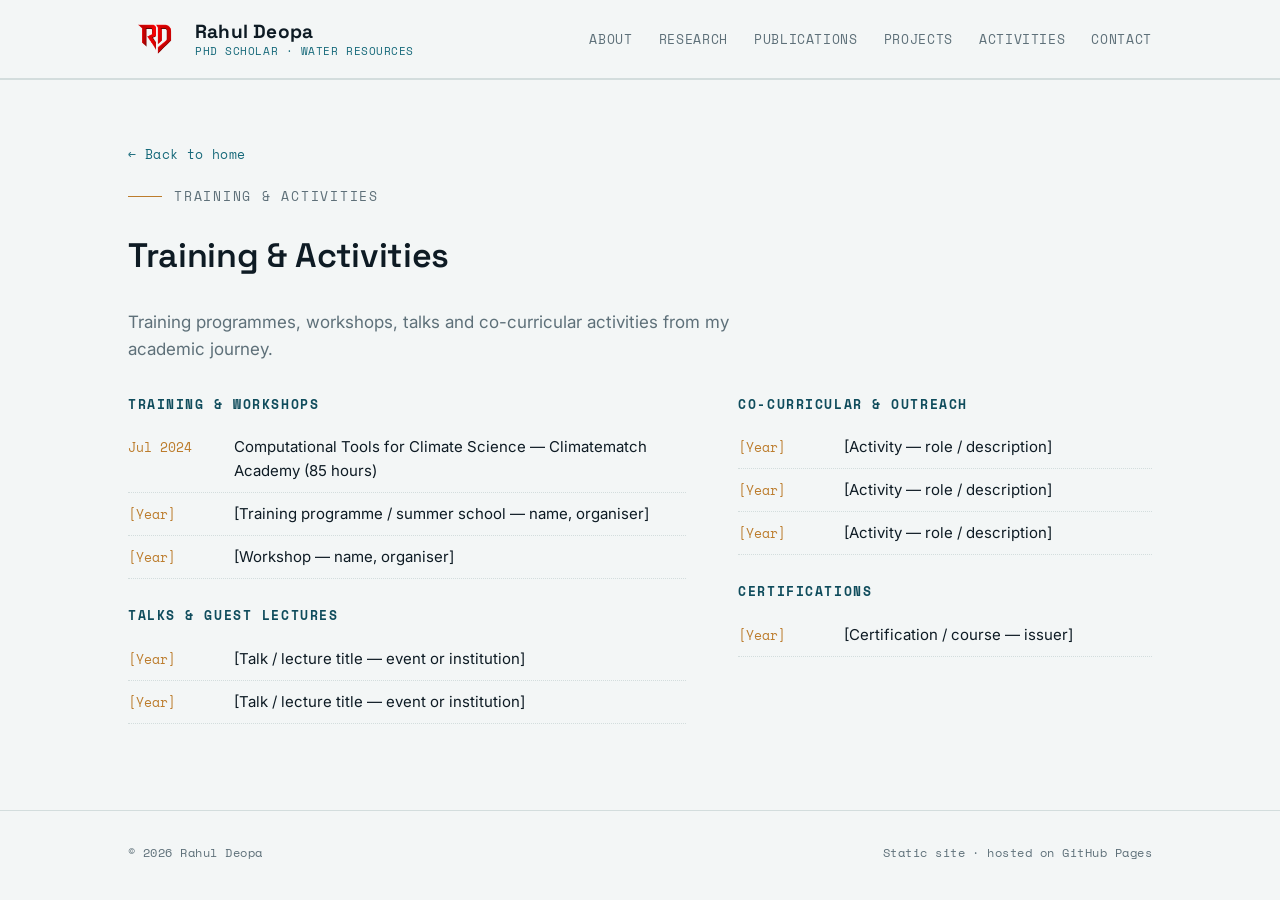
==== activities.html @ 57e14b82 "Add files via upload" ====
<!DOCTYPE html>
<html lang="en">
<head>
<meta charset="UTF-8">
<meta name="viewport" content="width=device-width, initial-scale=1.0">
<title>Activities — Rahul Deopa</title>
<meta name="description" content="Training programmes, workshops, talks and co-curricular activities — Rahul Deopa, IIT Roorkee.">
<link rel="icon" type="image/png" href="assets/logo.png">
<link rel="preconnect" href="https://fonts.googleapis.com">
<link rel="preconnect" href="https://fonts.gstatic.com" crossorigin>
<link href="https://fonts.googleapis.com/css2?family=Space+Grotesk:wght@400;500;600;700&family=Inter:wght@400;500;600&family=Space+Mono:wght@400;700&display=swap" rel="stylesheet">
<link rel="stylesheet" href="styles.css">
</head>
<body>
<a class="skip" href="#activities">Skip to content</a>

<header>
  <nav class="nav">
    <a class="brand" href="index.html"><img src="assets/logo.png" alt="RD logo"><span class="brand-txt"><b>Rahul Deopa</b><em>PhD Scholar · Water Resources</em></span></a>
    <ul class="menu" id="menu">
      <li><a href="index.html#about">About</a></li>
      <li><a href="index.html#research">Research</a></li>
      <li><a href="index.html#publications">Publications</a></li>
      <li><a href="index.html#projects">Projects</a></li>
      <li><a href="activities.html" aria-current="page">Activities</a></li>
      <li><a href="index.html#contact">Contact</a></li>
    </ul>
    <button class="burger" id="burger" aria-label="Toggle menu" aria-expanded="false">MENU</button>
  </nav>
</header>

<section id="activities">
  <div class="wrap">
    <a class="backlink" href="index.html">← Back to home</a>
    <p class="eyebrow">Training &amp; Activities</p>
    <h2>Training &amp; Activities</h2>
    <p style="max-width:60ch;color:var(--slate);margin:0 0 30px;">Training programmes, workshops, talks and co-curricular activities from my academic journey.</p>

    <div class="about-grid">
      <div>
        <div class="cv-block">
          <h3>Training &amp; Workshops</h3>
          <div class="cv-item"><span class="yr">Jul 2024</span><span class="txt">Computational Tools for Climate Science — Climatematch Academy (85 hours)</span></div>
          <div class="cv-item"><span class="yr">[Year]</span><span class="txt">[Training programme / summer school — name, organiser]</span></div>
          <div class="cv-item"><span class="yr">[Year]</span><span class="txt">[Workshop — name, organiser]</span></div>
        </div>
        <div class="cv-block">
          <h3>Talks &amp; Guest Lectures</h3>
          <div class="cv-item"><span class="yr">[Year]</span><span class="txt">[Talk / lecture title — event or institution]</span></div>
          <div class="cv-item"><span class="yr">[Year]</span><span class="txt">[Talk / lecture title — event or institution]</span></div>
        </div>
      </div>
      <div>
        <div class="cv-block">
          <h3>Co-curricular &amp; Outreach</h3>
          <div class="cv-item"><span class="yr">[Year]</span><span class="txt">[Activity — role / description]</span></div>
          <div class="cv-item"><span class="yr">[Year]</span><span class="txt">[Activity — role / description]</span></div>
          <div class="cv-item"><span class="yr">[Year]</span><span class="txt">[Activity — role / description]</span></div>
        </div>
        <div class="cv-block">
          <h3>Certifications</h3>
          <div class="cv-item"><span class="yr">[Year]</span><span class="txt">[Certification / course — issuer]</span></div>
        </div>
      </div>
    </div>
  </div>
</section>

<footer>
  <div class="wrap">
    <span>© <span id="yr"></span> Rahul Deopa</span>
    <span>Static site · hosted on GitHub Pages</span>
  </div>
</footer>

<script src="script.js"></script>
</body>
</html>
---- styles.css ----
:root{
    --paper:#F3F6F6; --panel:#EAF0F0; --ink:#0E1B24;
    --teal:#16697A; --teal-deep:#0F4C5C; --ochre:#BC7C2C;
    --slate:#5E7079; --line:#D3DDDD; --max:1080px;
    --display:'Space Grotesk',sans-serif; --body:'Inter',sans-serif; --mono:'Space Mono',monospace;
  }
  *{box-sizing:border-box;}
  html{scroll-behavior:smooth;}
  body{margin:0;background:var(--paper);color:var(--ink);font-family:var(--body);
    font-size:17px;line-height:1.6;-webkit-font-smoothing:antialiased;}
  a{color:var(--teal);text-decoration:none;}
  a:hover{color:var(--teal-deep);}
  img{max-width:100%;display:block;}
  .wrap{max-width:var(--max);margin:0 auto;padding:0 28px;}

  .skip{position:absolute;left:-999px;top:0;background:var(--ink);color:#fff;padding:10px 16px;z-index:200;}
  .skip:focus{left:12px;top:12px;}
  a:focus-visible,button:focus-visible{outline:3px solid var(--ochre);outline-offset:3px;border-radius:2px;}

  .eyebrow{font-family:var(--mono);font-size:12.5px;letter-spacing:.14em;text-transform:uppercase;
    color:var(--slate);display:flex;align-items:center;gap:12px;margin:0 0 22px;}
  .eyebrow::before{content:"";width:34px;height:1px;background:var(--ochre);}

  /* header */
  header{position:sticky;top:0;z-index:100;background:rgba(243,246,246,.88);
    backdrop-filter:blur(8px);border-bottom:1px solid var(--line);}
  .nav{display:flex;align-items:center;justify-content:space-between;max-width:var(--max);margin:0 auto;padding:12px 28px;}
  .brand{display:flex;align-items:center;gap:13px;color:var(--ink);text-decoration:none;}
  .backlink{display:inline-flex;align-items:center;gap:7px;font-family:var(--mono);font-size:13px;
    letter-spacing:.03em;color:var(--teal);margin-bottom:22px;}
  .backlink:hover{color:var(--teal-deep);}
  .brand img{width:54px;height:54px;object-fit:contain;}
  .brand-txt{display:flex;flex-direction:column;line-height:1.12;}
  .brand-txt b{font-family:var(--display);font-weight:700;font-size:19px;letter-spacing:.01em;}
  .brand-txt em{font-style:normal;font-family:var(--mono);font-size:11px;letter-spacing:.05em;
    text-transform:uppercase;color:var(--teal);margin-top:3px;}
  .menu{display:flex;gap:26px;list-style:none;margin:0;padding:0;}
  .menu a{font-family:var(--mono);font-size:13px;letter-spacing:.05em;color:var(--slate);text-transform:uppercase;}
  .menu a:hover{color:var(--ink);}
  .burger{display:none;background:none;border:1px solid var(--line);border-radius:6px;padding:8px 10px;cursor:pointer;font-family:var(--mono);font-size:13px;}

  /* hero */
  .hero{position:relative;padding:76px 0 58px;overflow:hidden;}
  .hero-bg{position:absolute;inset:0;z-index:0;background:url('assets/iitr.jpg') center/cover no-repeat;
    opacity:.10;filter:grayscale(.3);}
  .hero-bg::after{content:"";position:absolute;inset:0;
    background:linear-gradient(180deg,rgba(243,246,246,.55),var(--paper) 92%);}
  .hero .wrap{position:relative;z-index:1;}
  .hero-grid{display:grid;grid-template-columns:1.25fr .75fr;gap:48px;align-items:center;}
  .hero h1{font-family:var(--display);font-weight:700;font-size:clamp(48px,7.6vw,82px);
    line-height:0.98;letter-spacing:-.025em;margin:0 0 10px;}
  .hero .tagline{font-family:var(--display);font-weight:600;color:var(--teal);
    font-size:clamp(21px,3vw,32px);letter-spacing:-.01em;line-height:1.1;margin:0 0 18px;}
  .hero .role{font-size:19px;color:var(--teal-deep);font-weight:500;margin:0 0 3px;}
  .hero .affil{color:var(--slate);margin:0 0 24px;}
  .hero p.lede{font-size:18px;max-width:52ch;margin:0 0 28px;}
  .icons{display:flex;gap:12px;flex-wrap:wrap;}
  .icons a{display:inline-flex;align-items:center;gap:8px;font-family:var(--mono);font-size:12.5px;
    letter-spacing:.03em;border:1px solid var(--line);border-radius:999px;padding:8px 15px;color:var(--ink);
    background:rgba(255,255,255,.5);transition:border-color .2s,background .2s;}
  .icons a:hover{border-color:var(--teal);background:#fff;}
  .icons svg{width:16px;height:16px;}

  .portrait{position:relative;}
  .portrait .photo{width:100%;aspect-ratio:1/1;object-fit:cover;border-radius:14px;
    border:1px solid var(--line);background:var(--panel);}
  .portrait .cap{font-family:var(--mono);font-size:11px;letter-spacing:.1em;color:var(--slate);
    text-transform:uppercase;margin-top:10px;text-align:right;}
  .hydro{width:100%;height:70px;margin-top:4px;overflow:visible;}
  .hydro .grid{stroke:var(--line);stroke-width:1;}
  .hydro .flow{fill:none;stroke:var(--teal);stroke-width:2.5;stroke-dasharray:900;stroke-dashoffset:900;
    animation:draw 2.4s ease-out .3s forwards;}
  .hydro .dot{fill:var(--ochre);opacity:0;animation:blip 2.4s ease-out .3s forwards;}
  @keyframes draw{to{stroke-dashoffset:0;}}
  @keyframes blip{0%,80%{opacity:0;}100%{opacity:1;}}

  section{padding:60px 0;border-top:1px solid var(--line);}
  section h2{font-family:var(--display);font-weight:600;font-size:clamp(26px,3.4vw,34px);
    letter-spacing:-.01em;margin:0 0 26px;}

  /* about */
  .about-grid{display:grid;grid-template-columns:1.35fr 1fr;gap:52px;}
  .bio p{margin:0 0 16px;}
  .cv-block{margin-bottom:26px;}
  .cv-block h3{font-family:var(--mono);font-size:13px;letter-spacing:.12em;text-transform:uppercase;color:var(--teal-deep);margin:0 0 12px;}
  .cv-item{display:flex;gap:14px;padding:9px 0;border-bottom:1px dotted var(--line);}
  .cv-item .yr{font-family:var(--mono);font-size:13px;color:var(--ochre);min-width:92px;flex-shrink:0;padding-top:2px;}
  .cv-item .txt{font-size:15px;}
  .chips{display:flex;flex-wrap:wrap;gap:8px;}
  .chip{font-family:var(--mono);font-size:12px;background:#fff;border:1px solid var(--line);
    border-radius:6px;padding:6px 10px;color:var(--ink);}

  /* research themes */
  .themes{display:grid;grid-template-columns:repeat(2,1fr);gap:20px;}
  .theme{background:#fff;border:1px solid var(--line);border-radius:12px;padding:26px;transition:transform .2s,box-shadow .2s;}
  .theme:hover{transform:translateY(-3px);box-shadow:0 12px 30px rgba(14,27,36,.07);}
  .theme .no{font-family:var(--mono);font-size:12px;color:var(--ochre);letter-spacing:.1em;}
  .theme h3{font-family:var(--display);font-weight:600;font-size:19px;margin:8px 0 10px;}
  .theme p{font-size:15px;color:var(--slate);margin:0;}

  .highlights{margin-top:40px;}
  .highlights .subhead{font-family:var(--mono);font-size:13px;letter-spacing:.12em;text-transform:uppercase;color:var(--teal-deep);margin:0 0 18px;}

  .slider{position:relative;border:1px solid var(--line);border-radius:12px;overflow:hidden;background:#fff;}
  .slider-track{display:flex;transition:transform .6s cubic-bezier(.4,0,.2,1);}
  .slide{min-width:100%;}
  .slide-inner{display:block;color:inherit;text-decoration:none;}
  .slide .stage{height:clamp(220px,40vw,400px);background:var(--panel);display:flex;align-items:center;justify-content:center;overflow:hidden;}
  .slide .stage img{max-width:100%;max-height:100%;width:auto;object-fit:contain;display:block;}
  .slide .cap{padding:14px 18px;display:flex;justify-content:space-between;gap:16px;align-items:baseline;flex-wrap:wrap;border-top:1px solid var(--line);}
  .slide .cap .t{font-size:15px;font-weight:500;color:var(--ink);}
  .slide .cap .v{font-family:var(--mono);font-size:11.5px;color:var(--teal);letter-spacing:.04em;white-space:nowrap;}
  .slide.soon .cap .v{color:var(--slate);}

  .slider-btn{position:absolute;top:clamp(110px,20vw,200px);transform:translateY(-50%);
    width:42px;height:42px;border-radius:50%;border:1px solid var(--line);background:rgba(255,255,255,.9);
    color:var(--ink);font-size:20px;line-height:1;cursor:pointer;display:flex;align-items:center;justify-content:center;
    z-index:3;transition:background .2s,border-color .2s;}
  .slider-btn:hover{background:#fff;border-color:var(--teal);color:var(--teal);}
  .slider-btn.prev{left:12px;}
  .slider-btn.next{right:12px;}
  .slider-dots{display:flex;justify-content:center;gap:9px;margin-top:16px;}
  .slider-dots button{width:9px;height:9px;border-radius:50%;border:none;padding:0;cursor:pointer;
    background:var(--line);transition:background .2s,width .2s;}
  .slider-dots button.active{background:var(--teal);width:24px;border-radius:5px;}
  @media(prefers-reduced-motion:reduce){.slider-track{transition:none;}}

  /* published-in cover strip */
  .covers{display:flex;gap:18px;flex-wrap:wrap;align-items:flex-start;margin:0 0 34px;}
  .covers figure{margin:0;width:140px;}
  .covers a{display:block;border-radius:4px;transition:transform .18s ease;}
  .covers a:hover{transform:translateY(-4px);}
  .covers img{width:100%;border:1px solid var(--line);border-radius:4px;box-shadow:0 6px 16px rgba(14,27,36,.08);transition:box-shadow .18s ease,border-color .18s ease;}
  .covers a:hover img{box-shadow:0 12px 26px rgba(14,27,36,.16);border-color:var(--teal);}
  .covers figcaption{font-family:var(--mono);font-size:11px;color:var(--slate);margin-top:9px;text-align:center;line-height:1.35;}
  .covers .soon{opacity:.72;}

  .subhead{font-family:var(--mono);font-size:13px;letter-spacing:.12em;text-transform:uppercase;
    color:var(--teal-deep);margin:30px 0 6px;}
  .pub{display:grid;grid-template-columns:64px 1fr;gap:18px;padding:16px 0;border-bottom:1px solid var(--line);}
  .pub .tag{font-family:var(--mono);font-size:12px;color:var(--teal);letter-spacing:.03em;padding-top:3px;}
  .pub .body{font-size:15.5px;}
  .pub .venue{color:var(--teal-deep);font-style:italic;}
  .pub .links{margin-top:5px;font-family:var(--mono);font-size:12.5px;}

  /* projects */
  .proj{border-left:2px solid var(--ochre);padding:4px 0 4px 20px;margin-bottom:22px;}
  .proj h3{font-family:var(--display);font-weight:600;font-size:17px;margin:0 0 4px;}
  .proj .meta{font-family:var(--mono);font-size:12px;color:var(--slate);margin:0 0 8px;letter-spacing:.03em;}
  .proj p{margin:0;font-size:15px;color:var(--slate);}
  .fund{display:flex;align-items:center;gap:16px;margin-top:28px;padding:16px 20px;background:#fff;border:1px solid var(--line);border-radius:10px;}
  .fund img{height:40px;width:auto;}
  .fund span{font-family:var(--mono);font-size:12.5px;color:var(--slate);letter-spacing:.03em;}

  /* contact */
  .contact-grid{display:grid;grid-template-columns:1fr 1fr;gap:44px;align-items:start;}
  .contact-grid p{margin:0 0 14px;}
  .contact-grid a.big{font-family:var(--display);font-weight:600;font-size:20px;color:var(--ink);border-bottom:2px solid var(--teal);}
  .contact-grid a.big:hover{color:var(--teal);}
  .place{margin-top:24px;border-radius:12px;overflow:hidden;border:1px solid var(--line);}
  .place img{width:100%;height:170px;object-fit:cover;filter:grayscale(.15);}
  .place .lbl{font-family:var(--mono);font-size:11px;letter-spacing:.1em;text-transform:uppercase;
    color:var(--slate);padding:9px 14px;background:#fff;}

  footer{border-top:1px solid var(--line);padding:32px 0;}
  footer .wrap{display:flex;justify-content:space-between;flex-wrap:wrap;gap:14px;
    font-family:var(--mono);font-size:12px;color:var(--slate);letter-spacing:.04em;}

  @media(max-width:820px){
    .menu{display:none;}
    .menu.open{display:flex;flex-direction:column;position:absolute;top:100%;right:0;left:0;
      background:var(--paper);border-bottom:1px solid var(--line);padding:18px 28px;gap:16px;}
    .burger{display:block;}
    .hero-grid,.about-grid,.contact-grid{grid-template-columns:1fr;gap:34px;}
    .portrait{max-width:320px;}
    .themes{grid-template-columns:1fr;}
  }
  @media(prefers-reduced-motion:reduce){
    html{scroll-behavior:auto;}
    .hydro .flow{animation:none;stroke-dashoffset:0;}
    .hydro .dot{animation:none;opacity:1;}
    .theme{transition:none;}
  }
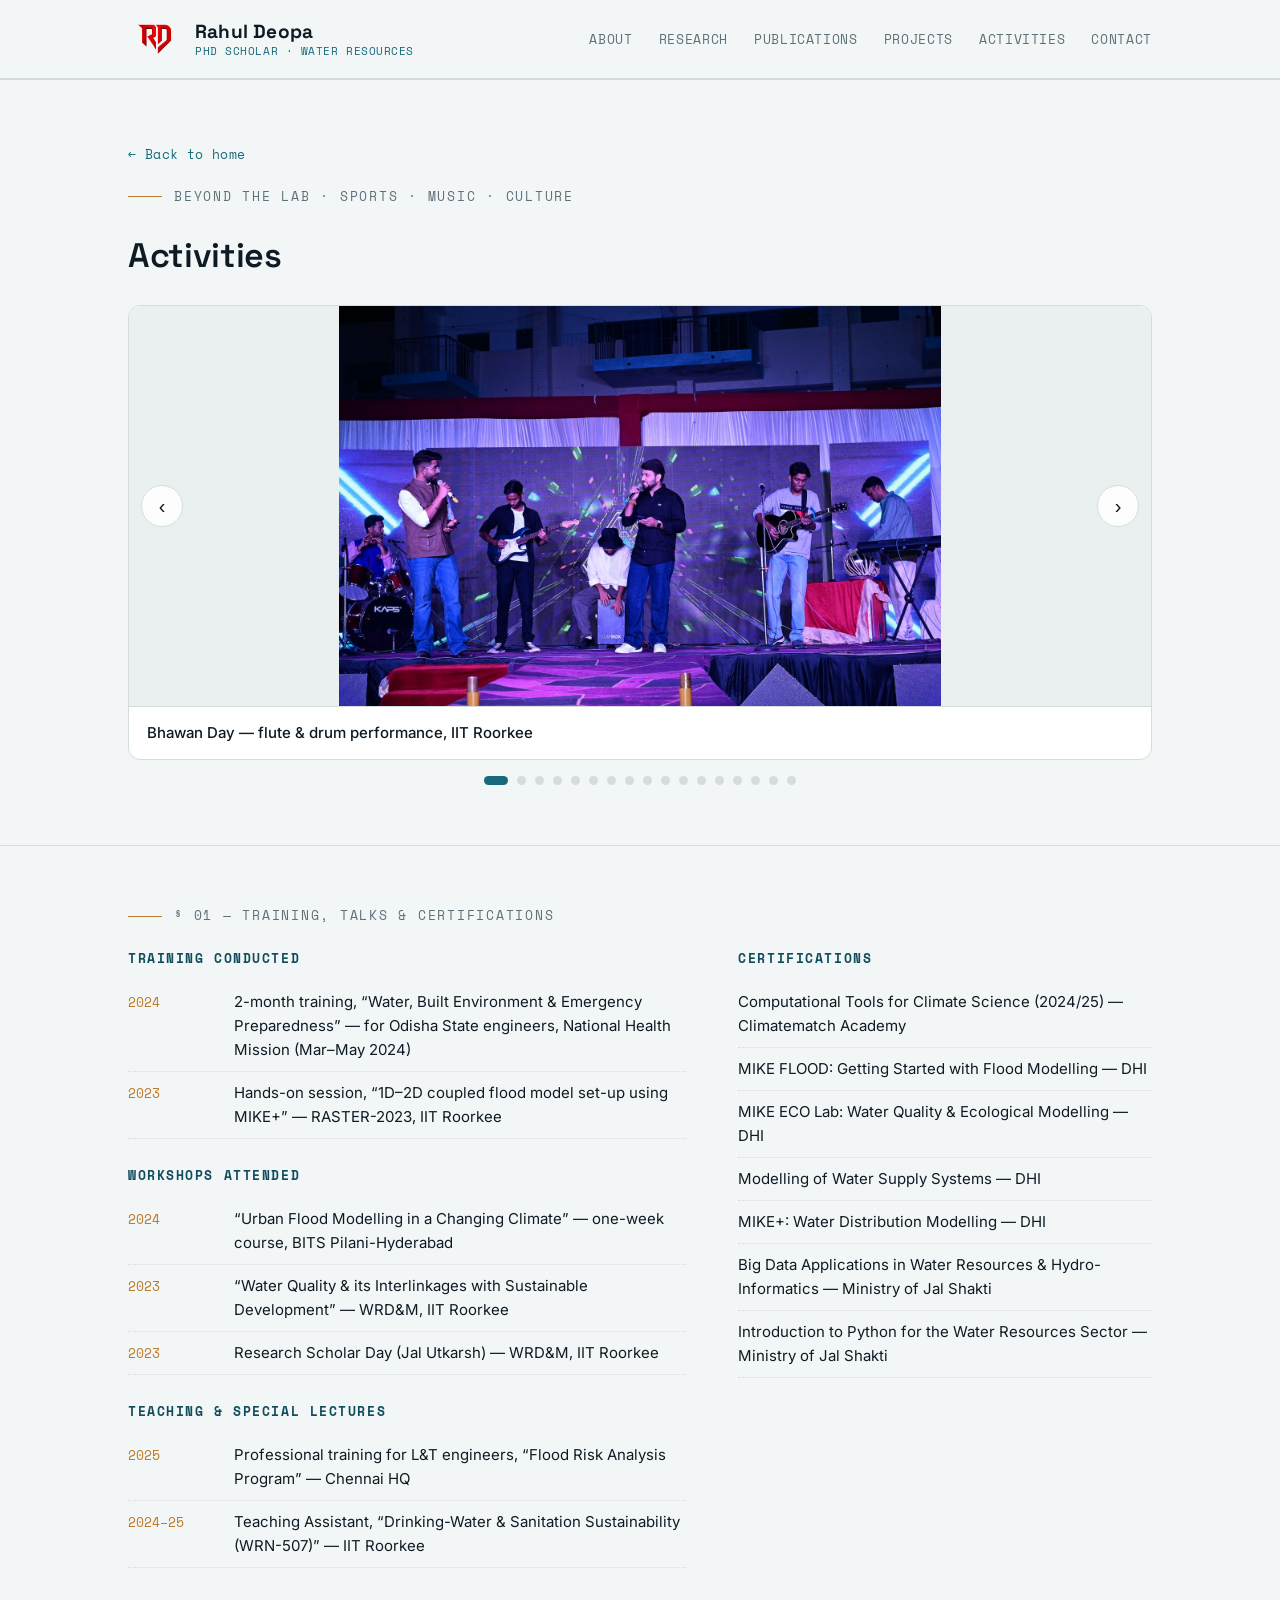
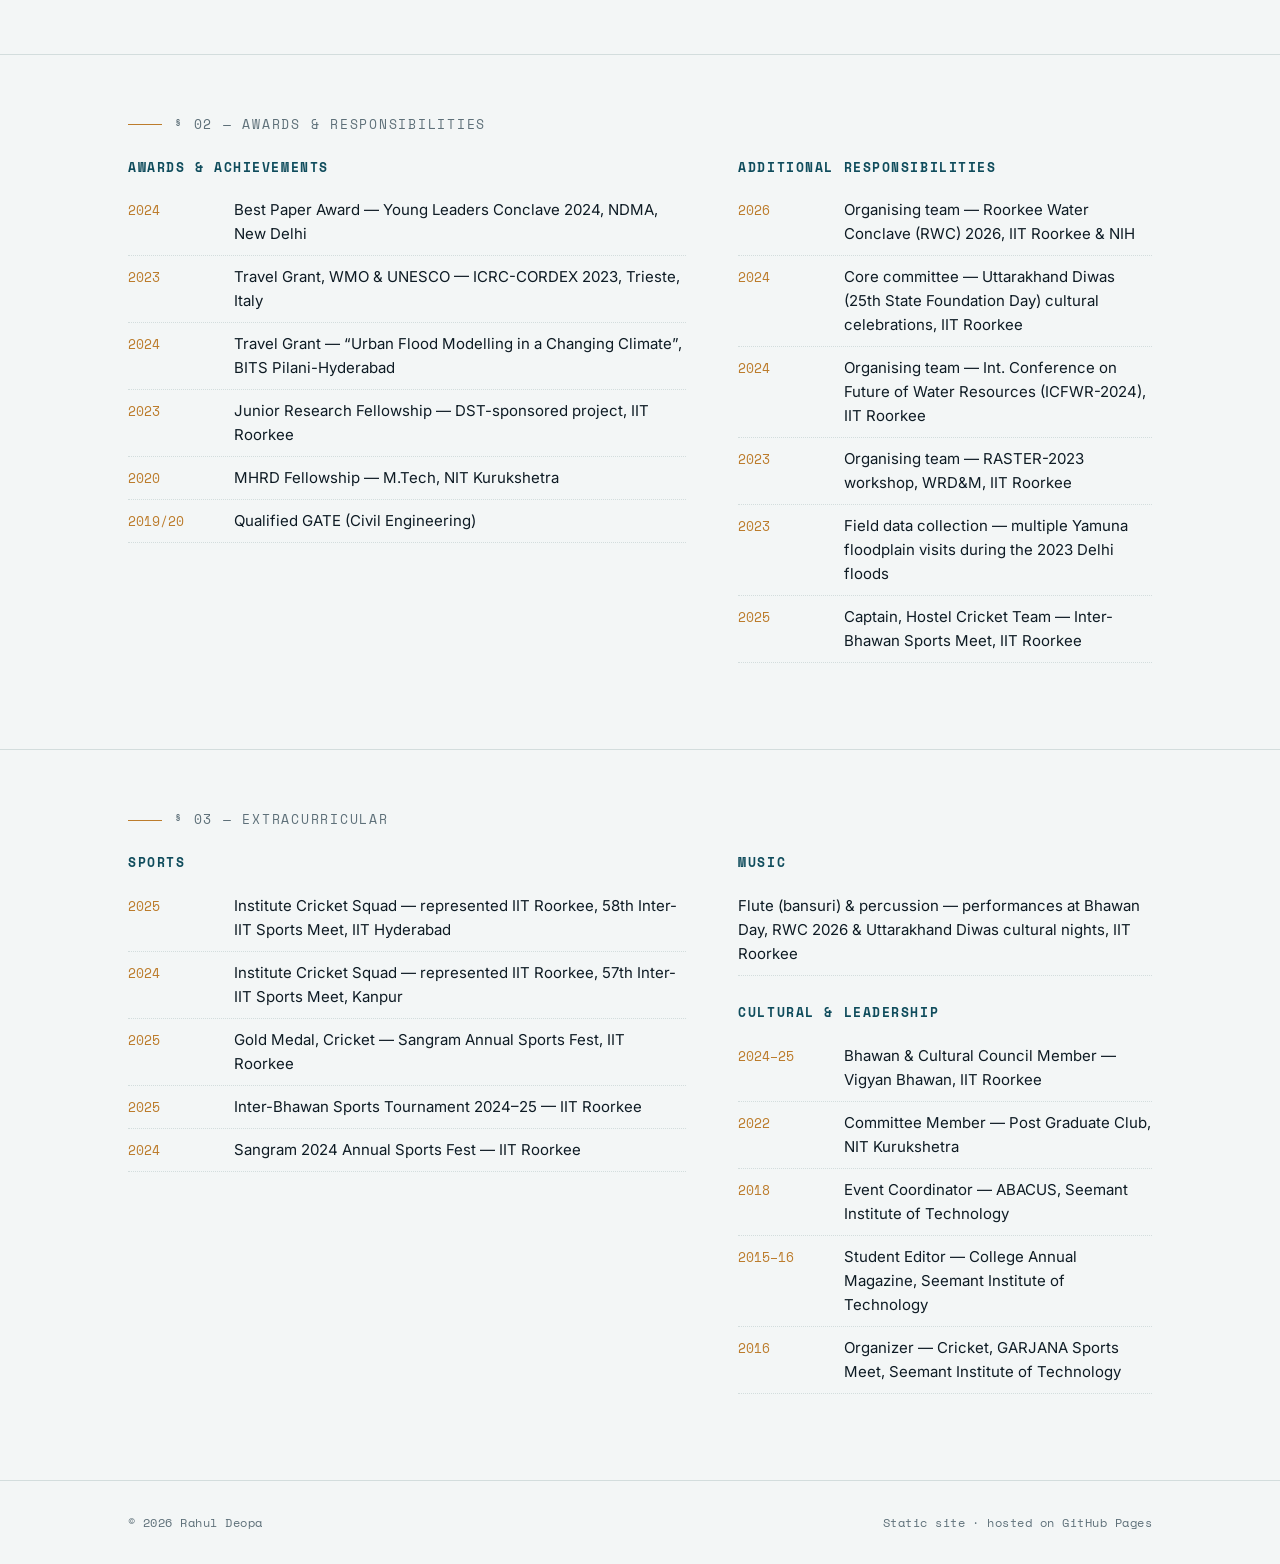
==== commit d19084e7: "Add files via upload" ====
--- a/activities.html
+++ b/activities.html
@@ -4,7 +4,7 @@
 <meta charset="UTF-8">
 <meta name="viewport" content="width=device-width, initial-scale=1.0">
 <title>Activities — Rahul Deopa</title>
-<meta name="description" content="Training programmes, workshops, talks and co-curricular activities — Rahul Deopa, IIT Roorkee.">
+<meta name="description" content="Training, workshops, talks, awards, responsibilities and extracurricular life of Rahul Deopa, PhD Scholar, IIT Roorkee.">
 <link rel="icon" type="image/png" href="assets/logo.png">
 <link rel="preconnect" href="https://fonts.googleapis.com">
 <link rel="preconnect" href="https://fonts.gstatic.com" crossorigin>
@@ -29,37 +29,138 @@
   </nav>
 </header>
 
+<!-- CO-CURRICULAR SLIDER -->
 <section id="activities">
   <div class="wrap">
     <a class="backlink" href="index.html">← Back to home</a>
-    <p class="eyebrow">Training &amp; Activities</p>
-    <h2>Training &amp; Activities</h2>
-    <p style="max-width:60ch;color:var(--slate);margin:0 0 30px;">Training programmes, workshops, talks and co-curricular activities from my academic journey.</p>
+    <p class="eyebrow">Beyond the Lab · Sports · Music · Culture</p>
+    <h2 style="margin-bottom:22px;">Activities</h2>
+    <div class="slider-wrap js-slider" data-shuffle="true">
+      <div class="slider">
+        <div class="slider-track">
+          <div class="slide"><div class="stage"><img src="assets/activities/cocurricular-01.jpg" alt="With IIT Roorkee's Institute Cricket Team"></div><div class="cap"><span class="t">With IIT Roorkee's Institute Cricket Team</span></div></div>
+          <div class="slide"><div class="stage"><img src="assets/activities/cocurricular-02.jpg" alt="With IIT Roorkee's Institute Cricket Team"></div><div class="cap"><span class="t">With IIT Roorkee's Institute Cricket Team</span></div></div>
+          <div class="slide"><div class="stage"><img src="assets/activities/cocurricular-03.jpg" alt="Champions — Sangram 2025 Cricket, IIT Roorkee"></div><div class="cap"><span class="t">Champions — Sangram 2025 Cricket, IIT Roorkee</span></div></div>
+          <div class="slide"><div class="stage"><img src="assets/activities/cocurricular-04.jpg" alt="Champions — Sangram 2025 Cricket, IIT Roorkee"></div><div class="cap"><span class="t">Champions — Sangram 2025 Cricket, IIT Roorkee</span></div></div>
+          <div class="slide"><div class="stage"><img src="assets/activities/cocurricular-05.jpg" alt="Representing IIT Roorkee — Inter-IIT Sports Meet (Cricket)"></div><div class="cap"><span class="t">Representing IIT Roorkee — Inter-IIT Sports Meet (Cricket)</span></div></div>
+          <div class="slide"><div class="stage"><img src="assets/activities/cocurricular-06.jpg" alt="Representing IIT Roorkee — Inter-IIT Sports Meet (Cricket)"></div><div class="cap"><span class="t">Representing IIT Roorkee — Inter-IIT Sports Meet (Cricket)</span></div></div>
+          <div class="slide"><div class="stage"><img src="assets/activities/cocurricular-07.jpg" alt="Bhawan Day — flute &amp; drum performance, IIT Roorkee"></div><div class="cap"><span class="t">Bhawan Day — flute &amp; drum performance, IIT Roorkee</span></div></div>
+          <div class="slide"><div class="stage"><img src="assets/activities/cocurricular-08.jpg" alt="Bhawan Day musical performance, IIT Roorkee"></div><div class="cap"><span class="t">Bhawan Day musical performance, IIT Roorkee</span></div></div>
+          <div class="slide"><div class="stage"><img src="assets/activities/cocurricular-09.jpg" alt="Cultural Night — Roorkee Water Conclave (RWC) 2026"></div><div class="cap"><span class="t">Cultural Night — Roorkee Water Conclave (RWC) 2026</span></div></div>
+          <div class="slide"><div class="stage"><img src="assets/activities/cocurricular-10.jpg" alt="Cultural Night — Roorkee Water Conclave (RWC) 2026"></div><div class="cap"><span class="t">Cultural Night — Roorkee Water Conclave (RWC) 2026</span></div></div>
+          <div class="slide"><div class="stage"><img src="assets/activities/cocurricular-11.jpg" alt="Cultural Night — Roorkee Water Conclave (RWC) 2026"></div><div class="cap"><span class="t">Cultural Night — Roorkee Water Conclave (RWC) 2026</span></div></div>
+          <div class="slide"><div class="stage"><img src="assets/activities/cocurricular-12.jpg" alt="Musical performance, IIT Roorkee"></div><div class="cap"><span class="t">Musical performance, IIT Roorkee</span></div></div>
+          <div class="slide"><div class="stage"><img src="assets/activities/cocurricular-13.jpg" alt="Musical performance, IIT Roorkee"></div><div class="cap"><span class="t">Musical performance, IIT Roorkee</span></div></div>
+          <div class="slide"><div class="stage"><img src="assets/activities/cocurricular-14.jpg" alt="Uttarakhand Diwas 2024 — cultural night, IIT Roorkee"></div><div class="cap"><span class="t">Uttarakhand Diwas 2024 — cultural night, IIT Roorkee</span></div></div>
+          <div class="slide"><div class="stage"><img src="assets/activities/cocurricular-15.jpg" alt="Uttarakhand Diwas 2024 — cultural performance, IIT Roorkee"></div><div class="cap"><span class="t">Uttarakhand Diwas 2024 — cultural performance, IIT Roorkee</span></div></div>
+          <div class="slide"><div class="stage"><img src="assets/activities/cocurricular-16.jpg" alt="Uttarakhand Diwas 2024 — cultural performance, IIT Roorkee"></div><div class="cap"><span class="t">Uttarakhand Diwas 2024 — cultural performance, IIT Roorkee</span></div></div>
+          <div class="slide"><div class="stage"><img src="assets/activities/cocurricular-17.jpg" alt="Uttarakhand Diwas 2024 — organising team, IIT Roorkee"></div><div class="cap"><span class="t">Uttarakhand Diwas 2024 — organising team, IIT Roorkee</span></div></div>
+        </div>
+        <button class="slider-btn prev" type="button" aria-label="Previous">&lsaquo;</button>
+        <button class="slider-btn next" type="button" aria-label="Next">&rsaquo;</button>
+      </div>
+      <div class="slider-dots"></div>
+    </div>
+  </div>
+</section>
 
+<!-- TRAINING & TEACHING -->
+<section>
+  <div class="wrap">
+    <p class="eyebrow">§ 01 — Training, Talks &amp; Certifications</p>
     <div class="about-grid">
       <div>
         <div class="cv-block">
-          <h3>Training &amp; Workshops</h3>
-          <div class="cv-item"><span class="yr">Jul 2024</span><span class="txt">Computational Tools for Climate Science — Climatematch Academy (85 hours)</span></div>
-          <div class="cv-item"><span class="yr">[Year]</span><span class="txt">[Training programme / summer school — name, organiser]</span></div>
-          <div class="cv-item"><span class="yr">[Year]</span><span class="txt">[Workshop — name, organiser]</span></div>
+          <h3>Training Conducted</h3>
+          <div class="cv-item"><span class="yr">2024</span><span class="txt">2-month training, “Water, Built Environment &amp; Emergency Preparedness” — for Odisha State engineers, National Health Mission (Mar–May 2024)</span></div>
+          <div class="cv-item"><span class="yr">2023</span><span class="txt">Hands-on session, “1D–2D coupled flood model set-up using MIKE+” — RASTER-2023, IIT Roorkee</span></div>
         </div>
         <div class="cv-block">
-          <h3>Talks &amp; Guest Lectures</h3>
-          <div class="cv-item"><span class="yr">[Year]</span><span class="txt">[Talk / lecture title — event or institution]</span></div>
-          <div class="cv-item"><span class="yr">[Year]</span><span class="txt">[Talk / lecture title — event or institution]</span></div>
+          <h3>Workshops Attended</h3>
+          <div class="cv-item"><span class="yr">2024</span><span class="txt">“Urban Flood Modelling in a Changing Climate” — one-week course, BITS Pilani-Hyderabad</span></div>
+          <div class="cv-item"><span class="yr">2023</span><span class="txt">“Water Quality &amp; its Interlinkages with Sustainable Development” — WRD&amp;M, IIT Roorkee</span></div>
+          <div class="cv-item"><span class="yr">2023</span><span class="txt">Research Scholar Day (Jal Utkarsh) — WRD&amp;M, IIT Roorkee</span></div>
+        </div>
+        <div class="cv-block">
+          <h3>Teaching &amp; Special Lectures</h3>
+          <div class="cv-item"><span class="yr">2025</span><span class="txt">Professional training for L&amp;T engineers, “Flood Risk Analysis Program” — Chennai HQ</span></div>
+          <div class="cv-item"><span class="yr">2024–25</span><span class="txt">Teaching Assistant, “Drinking-Water &amp; Sanitation Sustainability (WRN-507)” — IIT Roorkee</span></div>
         </div>
       </div>
       <div>
         <div class="cv-block">
-          <h3>Co-curricular &amp; Outreach</h3>
-          <div class="cv-item"><span class="yr">[Year]</span><span class="txt">[Activity — role / description]</span></div>
-          <div class="cv-item"><span class="yr">[Year]</span><span class="txt">[Activity — role / description]</span></div>
-          <div class="cv-item"><span class="yr">[Year]</span><span class="txt">[Activity — role / description]</span></div>
+          <h3>Certifications</h3>
+          <div class="cv-item"><span class="txt">Computational Tools for Climate Science (2024/25) — Climatematch Academy</span></div>
+          <div class="cv-item"><span class="txt">MIKE FLOOD: Getting Started with Flood Modelling — DHI</span></div>
+          <div class="cv-item"><span class="txt">MIKE ECO Lab: Water Quality &amp; Ecological Modelling — DHI</span></div>
+          <div class="cv-item"><span class="txt">Modelling of Water Supply Systems — DHI</span></div>
+          <div class="cv-item"><span class="txt">MIKE+: Water Distribution Modelling — DHI</span></div>
+          <div class="cv-item"><span class="txt">Big Data Applications in Water Resources &amp; Hydro-Informatics — Ministry of Jal Shakti</span></div>
+          <div class="cv-item"><span class="txt">Introduction to Python for the Water Resources Sector — Ministry of Jal Shakti</span></div>
+        </div>
+      </div>
+    </div>
+  </div>
+</section>
+
+<!-- RECOGNITION & SERVICE -->
+<section>
+  <div class="wrap">
+    <p class="eyebrow">§ 02 — Awards &amp; Responsibilities</p>
+    <div class="about-grid">
+      <div>
+        <div class="cv-block">
+          <h3>Awards &amp; Achievements</h3>
+          <div class="cv-item"><span class="yr">2024</span><span class="txt">Best Paper Award — Young Leaders Conclave 2024, NDMA, New Delhi</span></div>
+          <div class="cv-item"><span class="yr">2023</span><span class="txt">Travel Grant, WMO &amp; UNESCO — ICRC-CORDEX 2023, Trieste, Italy</span></div>
+          <div class="cv-item"><span class="yr">2024</span><span class="txt">Travel Grant — “Urban Flood Modelling in a Changing Climate”, BITS Pilani-Hyderabad</span></div>
+          <div class="cv-item"><span class="yr">2023</span><span class="txt">Junior Research Fellowship — DST-sponsored project, IIT Roorkee</span></div>
+          <div class="cv-item"><span class="yr">2020</span><span class="txt">MHRD Fellowship — M.Tech, NIT Kurukshetra</span></div>
+          <div class="cv-item"><span class="yr">2019/20</span><span class="txt">Qualified GATE (Civil Engineering)</span></div>
+        </div>
+      </div>
+      <div>
+        <div class="cv-block">
+          <h3>Additional Responsibilities</h3>
+          <div class="cv-item"><span class="yr">2026</span><span class="txt">Organising team — Roorkee Water Conclave (RWC) 2026, IIT Roorkee &amp; NIH</span></div>
+          <div class="cv-item"><span class="yr">2024</span><span class="txt">Core committee — Uttarakhand Diwas (25th State Foundation Day) cultural celebrations, IIT Roorkee</span></div>
+          <div class="cv-item"><span class="yr">2024</span><span class="txt">Organising team — Int. Conference on Future of Water Resources (ICFWR-2024), IIT Roorkee</span></div>
+          <div class="cv-item"><span class="yr">2023</span><span class="txt">Organising team — RASTER-2023 workshop, WRD&amp;M, IIT Roorkee</span></div>
+          <div class="cv-item"><span class="yr">2023</span><span class="txt">Field data collection — multiple Yamuna floodplain visits during the 2023 Delhi floods</span></div>
+          <div class="cv-item"><span class="yr">2025</span><span class="txt">Captain, Hostel Cricket Team — Inter-Bhawan Sports Meet, IIT Roorkee</span></div>
+        </div>
+      </div>
+    </div>
+  </div>
+</section>
+
+<!-- EXTRACURRICULAR -->
+<section>
+  <div class="wrap">
+    <p class="eyebrow">§ 03 — Extracurricular</p>
+    <div class="about-grid">
+      <div>
+        <div class="cv-block">
+          <h3>Sports</h3>
+          <div class="cv-item"><span class="yr">2025</span><span class="txt">Institute Cricket Squad — represented IIT Roorkee, 58th Inter-IIT Sports Meet, IIT Hyderabad</span></div>
+          <div class="cv-item"><span class="yr">2024</span><span class="txt">Institute Cricket Squad — represented IIT Roorkee, 57th Inter-IIT Sports Meet, Kanpur</span></div>
+          <div class="cv-item"><span class="yr">2025</span><span class="txt">Gold Medal, Cricket — Sangram Annual Sports Fest, IIT Roorkee</span></div>
+          <div class="cv-item"><span class="yr">2025</span><span class="txt">Inter-Bhawan Sports Tournament 2024–25 — IIT Roorkee</span></div>
+          <div class="cv-item"><span class="yr">2024</span><span class="txt">Sangram 2024 Annual Sports Fest — IIT Roorkee</span></div>
+        </div>
+      </div>
+      <div>
+        <div class="cv-block">
+          <h3>Music</h3>
+          <div class="cv-item"><span class="txt">Flute (bansuri) &amp; percussion — performances at Bhawan Day, RWC 2026 &amp; Uttarakhand Diwas cultural nights, IIT Roorkee</span></div>
         </div>
         <div class="cv-block">
-          <h3>Certifications</h3>
-          <div class="cv-item"><span class="yr">[Year]</span><span class="txt">[Certification / course — issuer]</span></div>
+          <h3>Cultural &amp; Leadership</h3>
+          <div class="cv-item"><span class="yr">2024–25</span><span class="txt">Bhawan &amp; Cultural Council Member — Vigyan Bhawan, IIT Roorkee</span></div>
+          <div class="cv-item"><span class="yr">2022</span><span class="txt">Committee Member — Post Graduate Club, NIT Kurukshetra</span></div>
+          <div class="cv-item"><span class="yr">2018</span><span class="txt">Event Coordinator — ABACUS, Seemant Institute of Technology</span></div>
+          <div class="cv-item"><span class="yr">2015–16</span><span class="txt">Student Editor — College Annual Magazine, Seemant Institute of Technology</span></div>
+          <div class="cv-item"><span class="yr">2016</span><span class="txt">Organizer — Cricket, GARJANA Sports Meet, Seemant Institute of Technology</span></div>
         </div>
       </div>
     </div>
--- a/styles.css
+++ b/styles.css
@@ -181,3 +181,31 @@
     .hydro .dot{animation:none;opacity:1;}
     .theme{transition:none;}
   }
+
+  /* ---- Delhi 2023 flood gallery: card, floating tab, lightbox ---- */
+  .flood-card{display:flex;gap:18px;align-items:center;background:#fff;border:1px solid var(--line);border-radius:12px;padding:14px;margin-top:26px;cursor:pointer;text-align:left;width:100%;transition:transform .2s,box-shadow .2s;font-family:inherit;}
+  .flood-card:hover{transform:translateY(-3px);box-shadow:0 14px 34px rgba(14,27,36,.10);border-color:var(--teal);}
+  .flood-card>img{width:104px;height:104px;object-fit:cover;border-radius:8px;flex-shrink:0;}
+  .flood-card .fc-txt h3{font-family:var(--display);font-weight:600;font-size:18px;margin:0 0 5px;color:var(--ink);}
+  .flood-card .fc-txt p{margin:0;color:var(--slate);font-size:14px;line-height:1.5;}
+  .flood-card .fc-txt .go{display:inline-block;margin-top:9px;font-family:var(--mono);font-size:12px;color:var(--teal);letter-spacing:.03em;}
+  .flood-fab{position:fixed;right:18px;bottom:18px;z-index:90;display:inline-flex;align-items:center;gap:9px;background:var(--teal);color:#fff;border:none;border-radius:999px;padding:12px 18px;cursor:pointer;font-family:var(--mono);font-size:12.5px;letter-spacing:.03em;box-shadow:0 8px 24px rgba(14,27,36,.22);transition:background .2s,transform .2s;}
+  .flood-fab:hover{background:var(--teal-deep);transform:translateY(-2px);}
+  .flood-fab svg{width:17px;height:17px;}
+  .lightbox{position:fixed;inset:0;z-index:200;background:rgba(8,15,20,.93);display:none;align-items:center;justify-content:center;}
+  .lightbox.open{display:flex;}
+  .lightbox>img{max-width:92vw;max-height:82vh;object-fit:contain;border-radius:4px;box-shadow:0 10px 40px rgba(0,0,0,.5);}
+  .lb-close{position:absolute;top:14px;right:20px;background:none;border:none;color:#fff;font-size:36px;line-height:1;cursor:pointer;opacity:.85;}
+  .lb-close:hover{opacity:1;}
+  .lb-nav{position:absolute;top:50%;transform:translateY(-50%);background:rgba(255,255,255,.12);border:none;color:#fff;width:52px;height:52px;border-radius:50%;font-size:26px;cursor:pointer;display:flex;align-items:center;justify-content:center;transition:background .2s;}
+  .lb-nav:hover{background:rgba(255,255,255,.26);}
+  .lb-nav.prev{left:16px;}
+  .lb-nav.next{right:16px;}
+  .lb-cap{position:absolute;bottom:18px;left:0;right:0;text-align:center;color:#fff;font-family:var(--mono);font-size:12.5px;letter-spacing:.04em;opacity:.92;}
+  .lb-cap .count{color:var(--ochre);}
+  @media(max-width:640px){.lb-nav{width:42px;height:42px;font-size:22px;}.flood-fab{padding:10px 14px;font-size:11.5px;}.flood-card{flex-direction:column;text-align:center;}.flood-card>img{width:100%;height:150px;}}
+
+  /* photo-slider wrapper + caption tweaks */
+  .slider-wrap{margin-top:4px;}
+  #events-band .slider .cap .t{font-weight:500;}
+  .slider .cap{justify-content:flex-start;}
